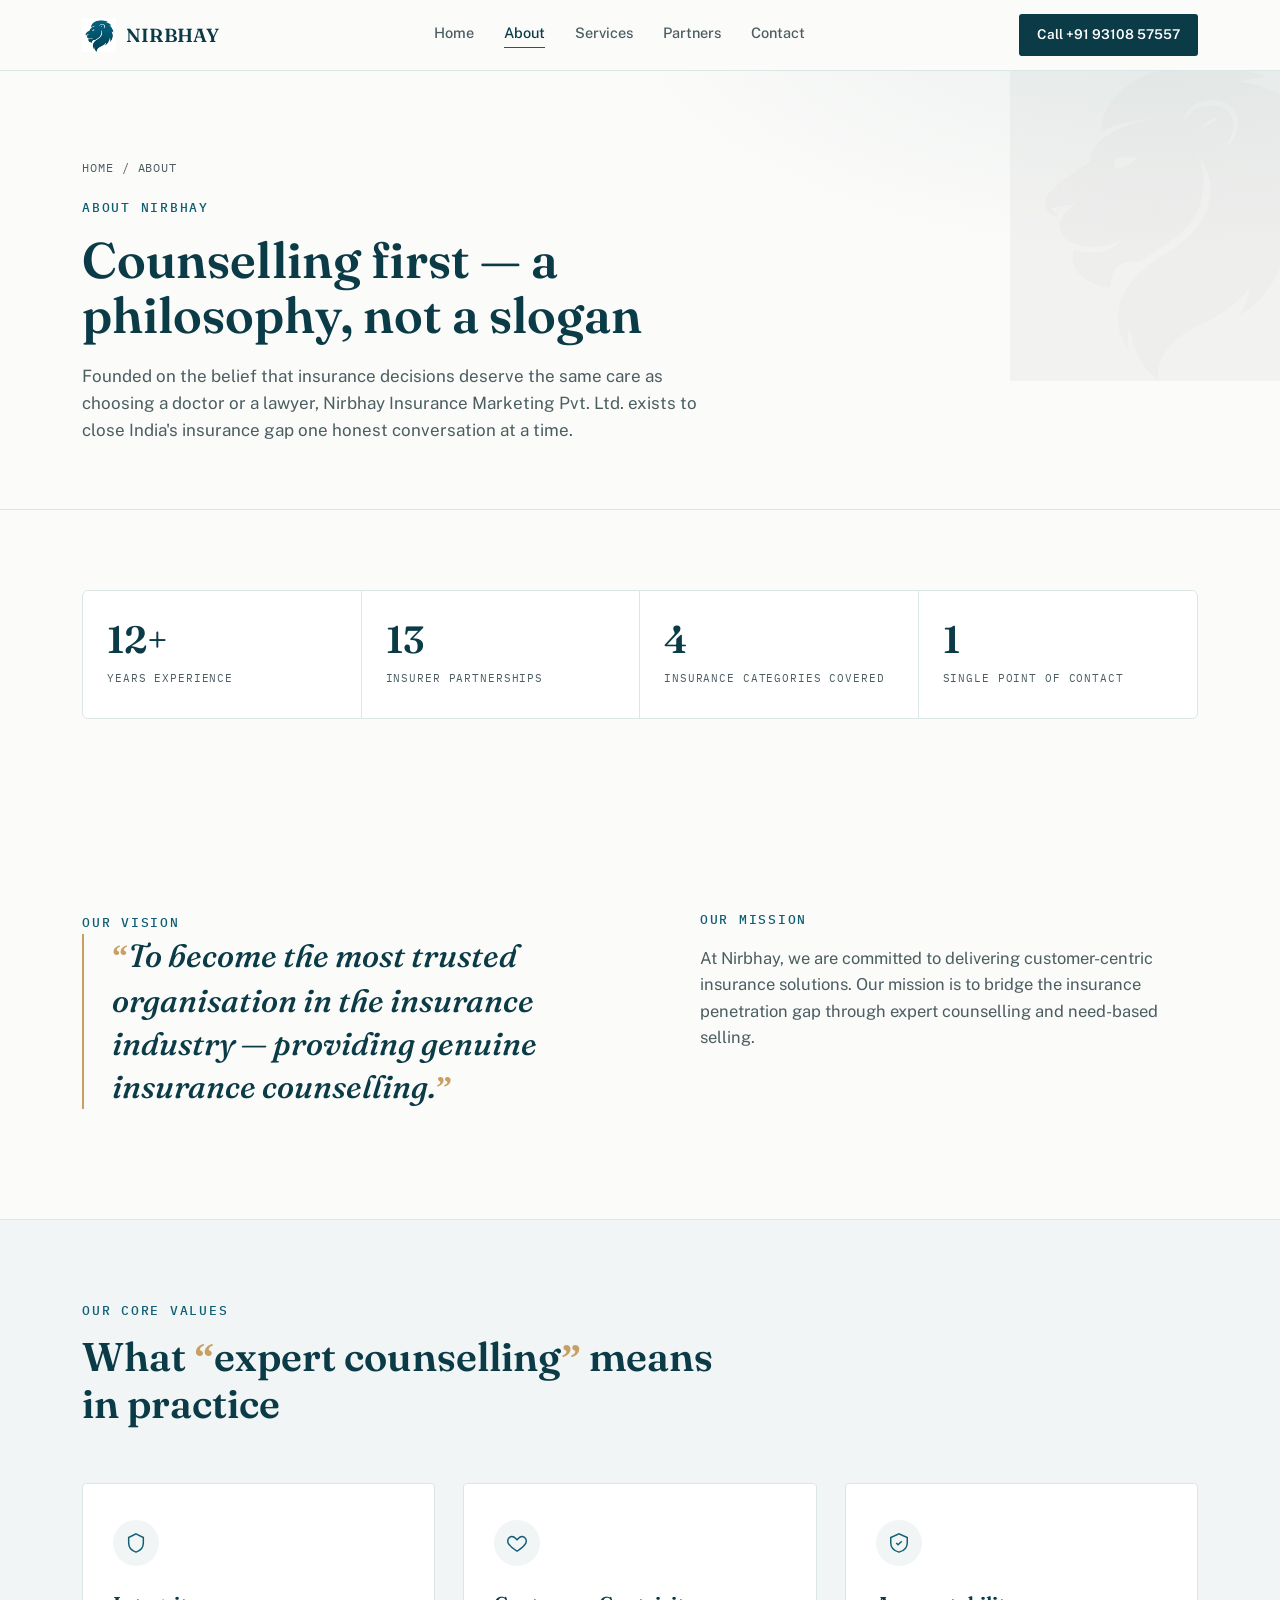
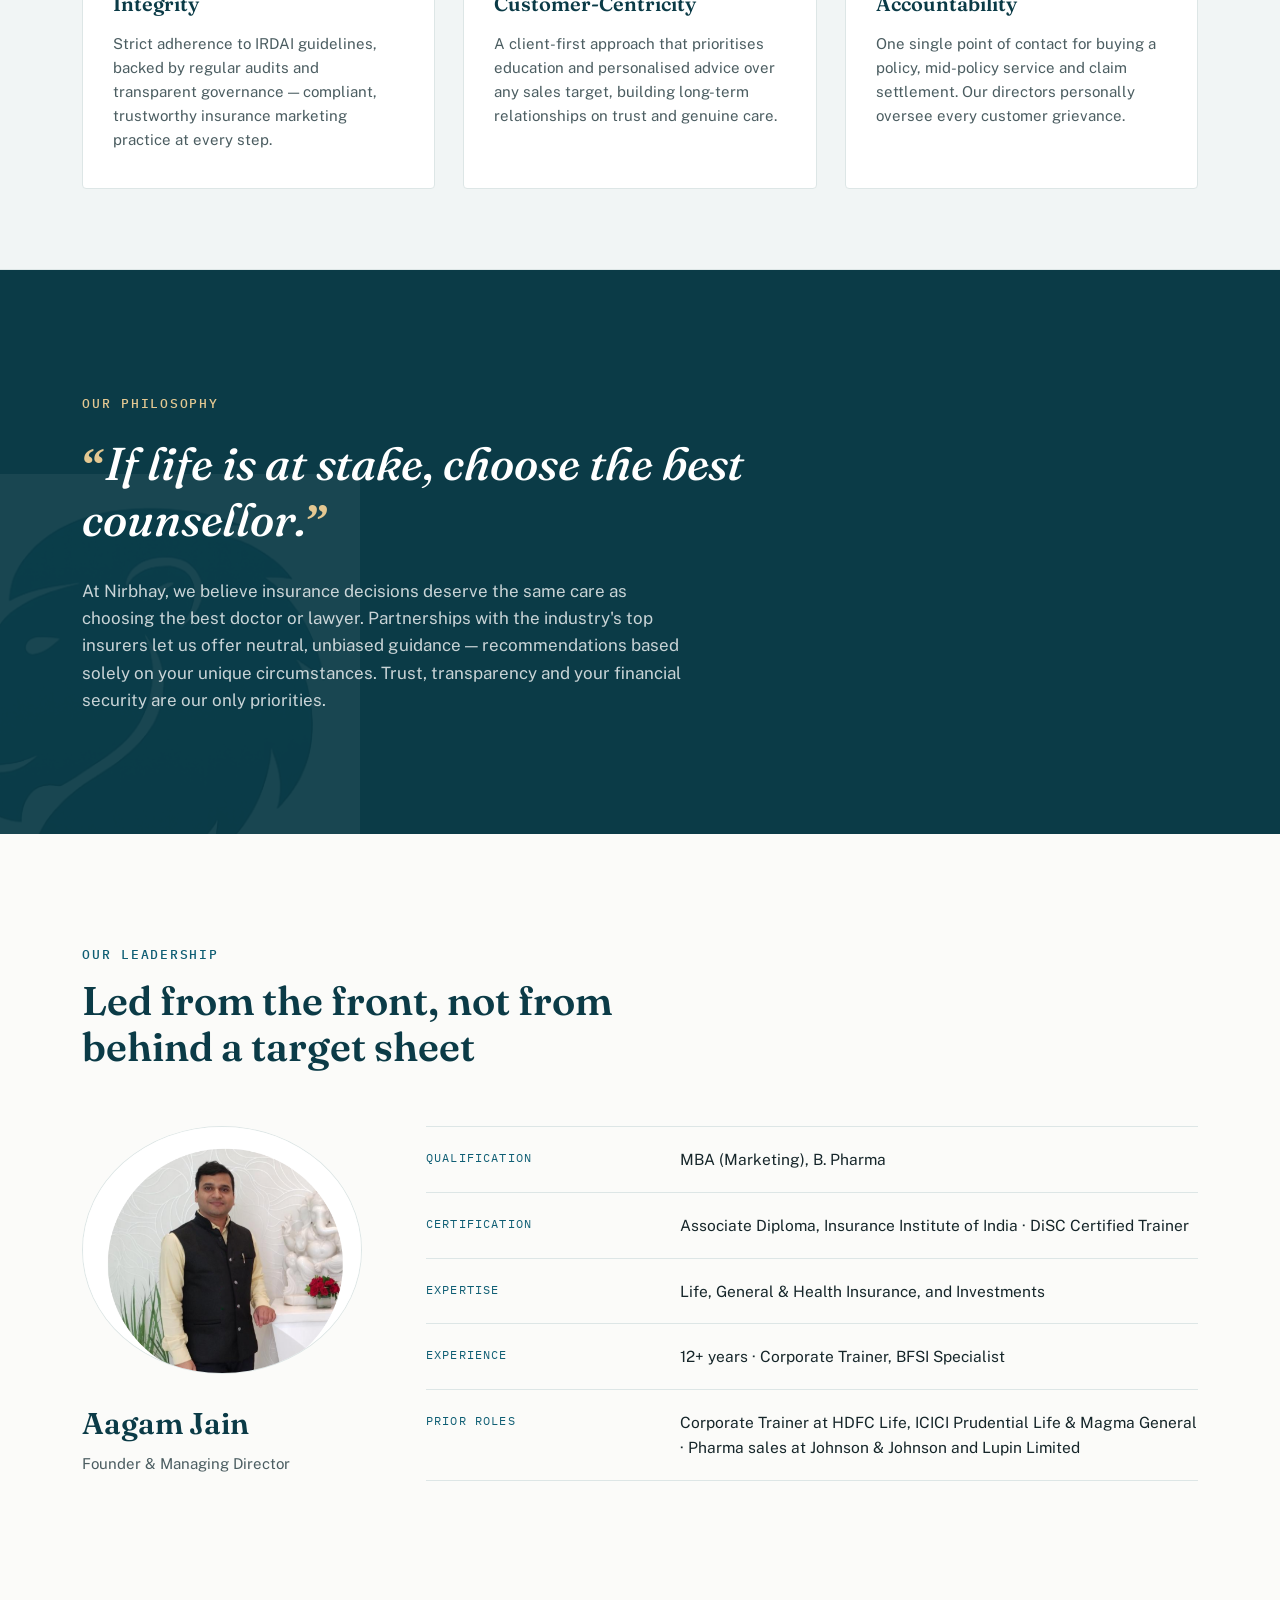
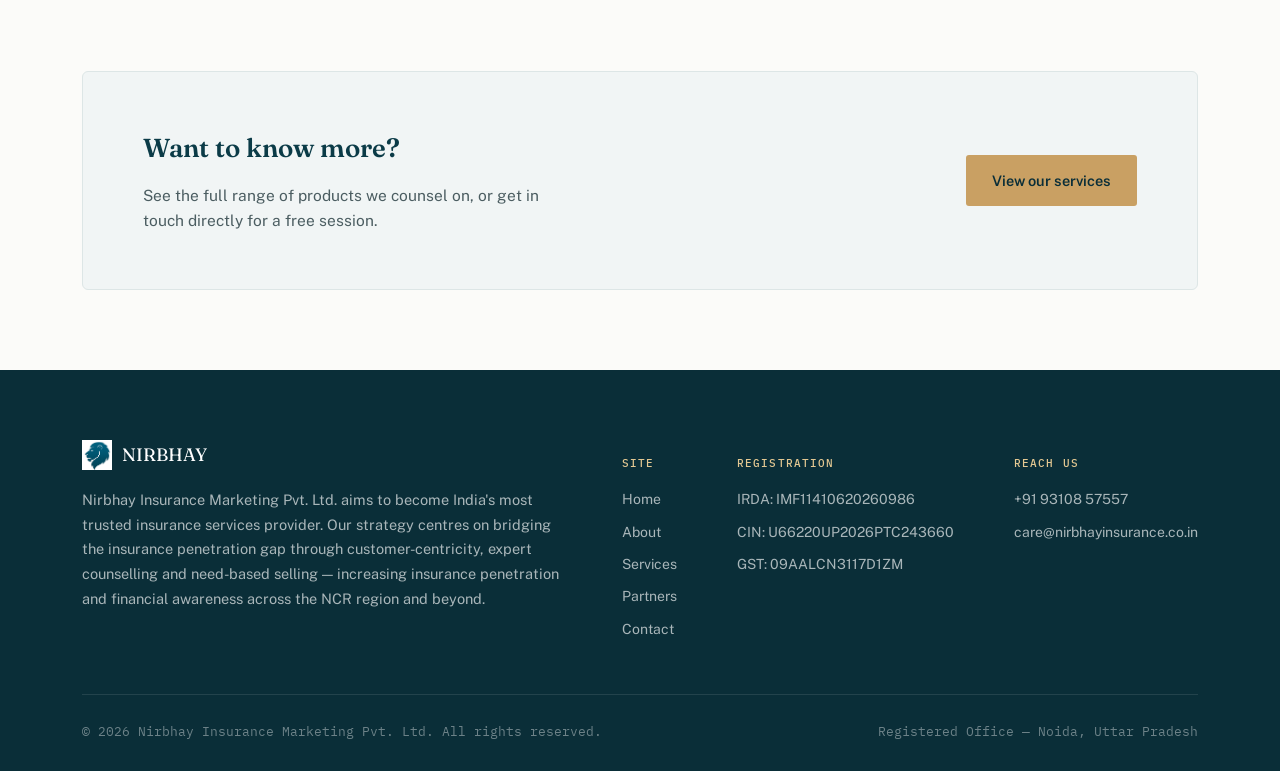
==== about.html @ 351c84b8 "Updated website content: removed NCR region text, changed "13" to "multiple" and "Top", updated coun" ====
<!DOCTYPE html>
<html lang="en">
<head>
<meta charset="UTF-8">
<meta name="viewport" content="width=device-width, initial-scale=1.0">
<title>About Us — Nirbhay Insurance Marketing Pvt. Ltd.</title>
<meta name="description" content="Vision, mission, values and leadership of Nirbhay Insurance Marketing — an IRDAI-registered, founder-led insurance advisory in Noida.">
<link rel="canonical" href="https://www.nirbhayinsurance.co.in/about.html">
<link rel="icon" type="image/png" href="[data-uri]">
<link rel="apple-touch-icon" href="[data-uri]">
<meta property="og:title" content="About Us — Nirbhay Insurance Marketing Pvt. Ltd.">
<meta property="og:description" content="Vision, mission, values and leadership of Nirbhay Insurance Marketing — an IRDAI-registered, founder-led insurance advisory in Noida.">
<meta property="og:type" content="website">
<meta property="og:image" content="[data-uri]">
<meta name="theme-color" content="#0B3B47">
<link rel="preconnect" href="https://fonts.googleapis.com">
<link rel="preconnect" href="https://fonts.gstatic.com" crossorigin>
<link href="https://fonts.googleapis.com/css2?family=Fraunces:ital,opsz,wght@0,9..144,400;0,9..144,500;0,9..144,600;1,9..144,500;1,9..144,600&family=Public+Sans:wght@400;500;600;700&family=IBM+Plex+Mono:wght@400;500&display=swap" rel="stylesheet">
<style>
/* ============================================================
   Nirbhay Insurance Marketing — Shared Stylesheet
   ============================================================ */
:root{
  --teal-ink:#0B3B47;
  --teal:#0F5E74;
  --teal-deep:#0A2E38;
  --gold:#C9A063;
  --gold-light:#E4C892;
  --paper:#FBFBF9;
  --paper-tint:#F1F5F5;
  --line:#DDE6E6;
  --ink:#16262A;
  --ink-soft:#4B5D61;
  --white:#FFFFFF;
  --shadow: 0 20px 50px -25px rgba(11,59,71,0.35);
}
*{box-sizing:border-box;}
html{scroll-behavior:smooth;}
body{
  margin:0;
  background:var(--paper);
  color:var(--ink);
  font-family:'Public Sans',system-ui,-apple-system,'Segoe UI',Roboto,'Helvetica Neue',Arial,sans-serif;
  font-size:16px;
  line-height:1.6;
  -webkit-font-smoothing:antialiased;
  font-variant-emoji:text;
  text-rendering:optimizeLegibility;
}
img{max-width:100%;display:block;}
a{color:inherit;}
.wrap{max-width:1180px;margin:0 auto;padding:0 clamp(20px,5vw,32px);}
h1,h2,h3{font-family:'Fraunces',Georgia,'Times New Roman',serif;font-weight:600;margin:0;color:var(--teal-ink);}
.eyebrow{
  font-family:'IBM Plex Mono','SFMono-Regular',Consolas,'Liberation Mono',Menlo,monospace;
  font-size:12.5px;
  letter-spacing:0.14em;
  text-transform:uppercase;
  color:var(--gold);
  font-weight:500;
}
.eyebrow.dark{color:var(--teal);}
.eyebrow.on-dark{color:var(--gold-light);}
p{margin:0;}
section{position:relative;}

/* Safe typographic quote marks (device-independent, avoids emoji/theme
   font substitution seen on some Android skins for straight quote glyphs) */
.quoted, .vm-quote, .philosophy blockquote, .engage-cta p{quotes:none;}
.quoted::before, .quoted::after,
.vm-quote::before, .vm-quote::after,
.philosophy blockquote::before, .philosophy blockquote::after,
.engage-cta p::before, .engage-cta p::after{
  font-family:Georgia,'Times New Roman',serif;font-style:normal;font-weight:700;color:var(--gold);
}
.quoted::before, .vm-quote::before, .philosophy blockquote::before, .engage-cta p::before{content:"\201C";}
.quoted::after, .vm-quote::after, .philosophy blockquote::after, .engage-cta p::after{content:"\201D";}
.philosophy blockquote::before, .philosophy blockquote::after{color:var(--gold-light);}

/* Motion */
@media (prefers-reduced-motion: no-preference){
  .reveal{opacity:0;transform:translateY(24px);transition:opacity .7s ease, transform .7s ease;}
  .reveal.in{opacity:1;transform:translateY(0);}
}
@media (prefers-reduced-motion: reduce){
  html{scroll-behavior:auto;}
}

/* ===== Nav ===== */
header.site-nav{
  position:sticky;top:0;z-index:100;
  background:rgba(251,251,249,0.92);
  backdrop-filter:blur(10px);
  border-bottom:1px solid var(--line);
}
.nav-inner{
  max-width:1180px;margin:0 auto;padding:14px clamp(20px,5vw,32px);
  display:flex;align-items:center;justify-content:space-between;gap:24px;
}
.brand{display:flex;align-items:center;gap:10px;text-decoration:none;flex:none;}
.brand img{height:34px;width:34px;}
.brand-word{font-family:'Fraunces',Georgia,'Times New Roman',serif;font-weight:600;font-size:19px;color:var(--teal-ink);letter-spacing:0.01em;}
nav.links{display:flex;gap:30px;list-style:none;margin:0;padding:0;}
nav.links a{
  text-decoration:none;font-size:14.5px;font-weight:500;color:var(--ink-soft);
  position:relative;padding-bottom:4px;
}
nav.links a::after{
  content:"";position:absolute;left:0;right:0;bottom:0;height:1.5px;background:var(--gold);
  transform:scaleX(0);transform-origin:right;transition:transform .3s ease;
}
nav.links a:hover{color:var(--teal-ink);}
nav.links a:hover::after{transform:scaleX(1);transform-origin:left;}
nav.links a.active{color:var(--teal-ink);}
nav.links a.active::after{transform:scaleX(1);background:var(--teal);}
.nav-cta{
  display:inline-flex;align-items:center;gap:8px;
  background:var(--teal-ink);color:var(--white);
  padding:10px 18px;border-radius:3px;
  font-size:13.5px;font-weight:600;text-decoration:none;
  white-space:nowrap;
  transition:background .25s ease;
}
.nav-cta:hover{background:var(--teal);}
.nav-toggle{display:none;background:none;border:none;cursor:pointer;padding:6px;}
.nav-toggle span{display:block;width:22px;height:2px;background:var(--teal-ink);margin:5px 0;}

/* ===== Hero (home) ===== */
.hero{
  position:relative;overflow:hidden;
  padding:96px 0 0;
  background:
    radial-gradient(ellipse 900px 500px at 88% -10%, rgba(15,94,116,0.08), transparent 60%);
}
.hero-lion{
  position:absolute;right:-90px;top:-40px;width:560px;opacity:0.05;
  filter:grayscale(1) brightness(0.4);
  pointer-events:none;
}
.hero-inner{max-width:760px;position:relative;z-index:2;}
.hero .eyebrow{margin-bottom:22px;display:inline-block;}
.hero h1{
  font-size:clamp(38px,6vw,64px);
  line-height:1.06;
  letter-spacing:-0.01em;
}
.hero h1 em{font-style:italic;color:var(--gold);font-weight:500;}
.hero p.lede{margin-top:26px;font-size:18.5px;color:var(--ink-soft);max-width:600px;}
.hero-ctas{margin-top:38px;display:flex;gap:16px;flex-wrap:wrap;}

.btn{
  display:inline-flex;align-items:center;gap:8px;
  padding:14px 26px;border-radius:3px;
  font-size:14.5px;font-weight:600;text-decoration:none;
  transition:transform .25s ease, box-shadow .25s ease, background .25s ease;
  border:none;cursor:pointer;
}
.btn-primary{background:var(--gold);color:var(--teal-deep);}
.btn-primary:hover{background:var(--gold-light);transform:translateY(-2px);box-shadow:var(--shadow);}
.btn-outline{border:1.5px solid var(--teal-ink);color:var(--teal-ink);background:none;}
.btn-outline:hover{background:var(--teal-ink);color:var(--white);}
.btn-ghost-onDark{border:1.5px solid rgba(255,255,255,0.4);color:var(--white);background:none;}
.btn-ghost-onDark:hover{background:rgba(255,255,255,0.12);}

.trust-row{
  margin-top:38px;padding-top:30px;border-top:1px solid var(--line);
  display:flex;flex-wrap:wrap;gap:22px 32px;
}
.trust-item{display:flex;align-items:center;gap:9px;font-size:13px;color:var(--ink-soft);font-weight:500;}
.trust-item svg{width:19px;height:19px;stroke:var(--teal);flex:none;}

/* ===== Page header (inner pages) ===== */
.page-header{
  padding:88px 0 64px;
  background:radial-gradient(ellipse 900px 450px at 90% -20%, rgba(15,94,116,0.08), transparent 60%);
  border-bottom:1px solid var(--line);
  position:relative;overflow:hidden;
}
.page-header .page-lion{
  position:absolute;right:-70px;top:-30px;width:340px;opacity:0.05;
  filter:grayscale(1) brightness(0.4);pointer-events:none;
}
.page-header .eyebrow{margin-bottom:16px;display:block;}
.page-header h1{font-size:clamp(32px,5vw,50px);line-height:1.1;max-width:720px;}
.page-header p.lede{margin-top:20px;font-size:17px;color:var(--ink-soft);max-width:620px;}
.breadcrumb{
  font-family:'IBM Plex Mono','SFMono-Regular',Consolas,'Liberation Mono',Menlo,monospace;
  font-size:11.5px;letter-spacing:0.08em;text-transform:uppercase;color:var(--ink-soft);
  margin-bottom:20px;display:flex;gap:8px;align-items:center;
}
.breadcrumb a{text-decoration:none;color:var(--ink-soft);}
.breadcrumb a:hover{color:var(--teal);}

/* ===== Ledger strip (signature element) ===== */
.ledger{
  background:var(--teal-deep);color:var(--white);
  border-top:1px solid rgba(255,255,255,0.08);
  border-bottom:1px solid rgba(255,255,255,0.08);
}
.ledger-inner{
  max-width:1180px;margin:0 auto;padding:0 clamp(20px,5vw,32px);
  display:grid;grid-template-columns:repeat(4,1fr);
}
.ledger-item{padding:26px 26px 26px 0;border-right:1px solid rgba(255,255,255,0.1);}
.ledger-item:last-child{border-right:none;}
.ledger-label{
  font-family:'IBM Plex Mono','SFMono-Regular',Consolas,'Liberation Mono',Menlo,monospace;
  font-size:10.5px;letter-spacing:0.12em;text-transform:uppercase;color:var(--gold-light);opacity:0.85;margin-bottom:8px;
}
.ledger-value{
  font-family:'IBM Plex Mono','SFMono-Regular',Consolas,'Liberation Mono',Menlo,monospace;
  font-size:14px;color:var(--white);letter-spacing:0.01em;word-break:break-word;
}

/* ===== Generic section spacing ===== */
.section{padding:110px 0;}
.section-tight{padding:80px 0;}
.section-alt{background:var(--paper-tint);border-top:1px solid var(--line);border-bottom:1px solid var(--line);}
.section-head{max-width:640px;margin-bottom:56px;}
.section-head .eyebrow{margin-bottom:14px;display:block;}
.section-head h2{font-size:clamp(28px,3.6vw,40px);line-height:1.15;}
.section-foot{margin-top:44px;}

/* ===== Vision / Mission ===== */
.vm-grid{display:grid;grid-template-columns:1.1fr 1fr;gap:70px;align-items:start;}
.vm-quote{
  font-family:'Fraunces',Georgia,'Times New Roman',serif;font-style:italic;font-weight:500;
  font-size:clamp(24px,2.6vw,32px);line-height:1.35;color:var(--teal-ink);
  border-left:2px solid var(--gold);padding-left:28px;
}
.vm-block .eyebrow{margin-bottom:16px;display:block;}
.vm-block p{color:var(--ink-soft);font-size:16.5px;}

/* ===== Values ===== */
.values-grid{display:grid;grid-template-columns:repeat(3,1fr);gap:28px;}
.value-card{
  background:var(--white);border:1px solid var(--line);border-radius:4px;
  padding:36px 30px;transition:transform .3s ease, box-shadow .3s ease, border-color .3s ease;
}
.value-card:hover{transform:translateY(-6px);box-shadow:var(--shadow);border-color:transparent;}
.value-icon{
  width:46px;height:46px;border-radius:50%;background:var(--paper-tint);
  display:flex;align-items:center;justify-content:center;margin-bottom:22px;
}
.value-icon svg{width:22px;height:22px;stroke:var(--teal);}
.value-card h3{font-size:20px;margin-bottom:12px;}
.value-card p{color:var(--ink-soft);font-size:15px;}

/* ===== Philosophy band ===== */
.philosophy{background:var(--teal-ink);color:var(--white);padding:120px 0;position:relative;overflow:hidden;}
.philosophy-lion{position:absolute;left:-120px;bottom:-120px;width:480px;opacity:0.06;pointer-events:none;}
.philosophy-inner{max-width:760px;position:relative;z-index:2;}
.philosophy blockquote{
  font-family:'Fraunces',Georgia,'Times New Roman',serif;font-style:italic;font-weight:500;
  font-size:clamp(30px,4.2vw,46px);line-height:1.2;margin:20px 0 30px;color:var(--white);
}
.philosophy p{font-size:17px;color:rgba(255,255,255,0.78);max-width:600px;}

/* ===== Leadership ===== */
.leader-grid{display:grid;grid-template-columns:280px 1fr;gap:64px;align-items:start;}
.leader-photo{width:100%;border-radius:50%;border:1px solid var(--line);}
.leader-name{font-size:30px;margin-top:26px;}
.leader-title{color:var(--ink-soft);font-size:15px;margin-top:4px;}
.leader-rows{border-top:1px solid var(--line);}
.leader-row{display:grid;grid-template-columns:230px 1fr;gap:24px;padding:20px 0;border-bottom:1px solid var(--line);}
.leader-row .label{
  font-family:'IBM Plex Mono','SFMono-Regular',Consolas,'Liberation Mono',Menlo,monospace;
  font-size:11.5px;letter-spacing:0.1em;text-transform:uppercase;color:var(--teal);padding-top:2px;
}
.leader-row .value{color:var(--ink);font-size:15.5px;}

/* ===== Products ===== */
.products-groups{display:grid;grid-template-columns:1fr 1fr;gap:40px;}
.product-group h3{
  font-family:'IBM Plex Mono','SFMono-Regular',Consolas,'Liberation Mono',Menlo,monospace;
  font-size:12px;letter-spacing:0.1em;text-transform:uppercase;color:var(--teal);font-weight:500;margin-bottom:20px;
  padding-bottom:14px;border-bottom:1px solid var(--line);
}
.product-list{list-style:none;margin:0;padding:0;}
.product-list li{display:flex;align-items:center;gap:14px;padding:15px 0;border-bottom:1px solid var(--line);font-size:16px;color:var(--ink);}
.product-list li:last-child{border-bottom:none;}
.product-list li::before{content:"";width:6px;height:6px;border-radius:50%;background:var(--gold);flex:none;}

/* ===== Product category cards (services page) ===== */
.category-grid{display:grid;grid-template-columns:repeat(2,1fr);gap:24px;}
.category-card{
  background:var(--white);border:1px solid var(--line);border-radius:6px;
  padding:34px 32px;transition:transform .3s ease, box-shadow .3s ease, border-color .3s ease;
}
.category-card:hover{transform:translateY(-6px);box-shadow:var(--shadow);border-color:transparent;}
.category-card .cat-head{display:flex;align-items:center;gap:14px;margin-bottom:22px;}
.category-card .cat-icon{
  width:48px;height:48px;border-radius:50%;background:var(--paper-tint);flex:none;
  display:flex;align-items:center;justify-content:center;
}
.category-card .cat-icon svg{width:23px;height:23px;stroke:var(--teal);}
.category-card h3{font-size:19px;color:var(--teal-ink);font-family:'Fraunces',Georgia,'Times New Roman',serif;}
.category-card .cat-tag{
  font-family:'IBM Plex Mono','SFMono-Regular',Consolas,'Liberation Mono',Menlo,monospace;
  font-size:10.5px;letter-spacing:0.1em;text-transform:uppercase;color:var(--gold);display:block;margin-bottom:3px;
}
.category-card ul{list-style:none;margin:0;padding:0;}
.category-card li{
  padding:10px 0;border-bottom:1px solid var(--line);font-size:15px;color:var(--ink-soft);
  display:flex;align-items:baseline;gap:10px;
}
.category-card li:last-child{border-bottom:none;}
.category-card li::before{content:"";width:5px;height:5px;border-radius:50%;background:var(--gold);flex:none;transform:translateY(-2px);}

/* ===== Stats strip ===== */
.stats-strip{
  display:grid;grid-template-columns:repeat(4,1fr);
  border:1px solid var(--line);border-radius:6px;overflow:hidden;background:var(--white);
}
.stat-item{padding:30px 24px;border-right:1px solid var(--line);text-align:left;}
.stat-item:last-child{border-right:none;}
.stat-num{
  font-family:'Fraunces',Georgia,'Times New Roman',serif;font-weight:600;
  font-size:clamp(28px,3vw,38px);color:var(--teal-ink);line-height:1;
}
.stat-label{
  font-family:'IBM Plex Mono','SFMono-Regular',Consolas,'Liberation Mono',Menlo,monospace;
  font-size:11px;letter-spacing:0.08em;text-transform:uppercase;color:var(--ink-soft);margin-top:10px;display:block;
}

/* ===== Invite / engage ===== */
.engage-grid{display:grid;grid-template-columns:repeat(3,1fr);gap:28px;}
.engage-card{padding:34px 28px;border-radius:4px;background:var(--paper-tint);transition:transform .3s ease, box-shadow .3s ease;}
.engage-card:hover{transform:translateY(-6px);box-shadow:var(--shadow);}
.engage-num{font-family:'IBM Plex Mono','SFMono-Regular',Consolas,'Liberation Mono',Menlo,monospace;font-size:12px;color:var(--gold);letter-spacing:0.1em;margin-bottom:16px;display:block;}
.engage-card h3{font-size:19px;margin-bottom:12px;}
.engage-card p{color:var(--ink-soft);font-size:15px;}
.engage-cta{margin-top:48px;display:flex;align-items:center;justify-content:space-between;flex-wrap:wrap;gap:20px;padding:30px 34px;background:var(--teal-ink);border-radius:4px;}
.engage-cta p{color:var(--white);font-family:'Fraunces',Georgia,'Times New Roman',serif;font-size:20px;font-style:italic;}

/* ===== Partners ===== */
.partners-panel{background:var(--teal-deep);border-radius:6px;padding:8px;overflow:hidden;}
.partners-panel img{border-radius:3px;width:100%;}
.partner-reasons{display:grid;grid-template-columns:repeat(3,1fr);gap:28px;margin-top:56px;}
.partner-reason h3{font-size:18px;margin-bottom:10px;}
.partner-reason p{color:var(--ink-soft);font-size:15px;}
.partner-reason .num{
  font-family:'IBM Plex Mono','SFMono-Regular',Consolas,'Liberation Mono',Menlo,monospace;
  color:var(--gold);font-size:12px;letter-spacing:0.1em;margin-bottom:14px;display:block;
}

/* ===== Claim assistance ===== */
.claim{background:var(--paper-tint);border:1px solid var(--line);border-radius:6px;padding:56px 60px;display:flex;justify-content:space-between;gap:40px;align-items:center;flex-wrap:wrap;}
.claim h2{font-size:26px;max-width:380px;}
.claim p{color:var(--ink-soft);max-width:400px;font-size:15.5px;margin-top:14px;}
.claim .btn-primary{flex:none;}

/* ===== Contact ===== */
.contact-grid{display:grid;grid-template-columns:1fr 1fr;gap:70px;}
.contact-block{margin-bottom:32px;}
.contact-block .eyebrow{display:block;margin-bottom:8px;}
.contact-block a, .contact-block span{font-size:17px;color:var(--teal-ink);text-decoration:none;font-weight:500;}
.contact-block a:hover{color:var(--gold);}
.social-row{display:flex;gap:14px;margin-top:6px;flex-wrap:wrap;}
.social-row a{border:1px solid var(--line);padding:8px 16px;border-radius:3px;font-size:13.5px;text-decoration:none;color:var(--ink-soft);transition:all .25s ease;}
.social-row a:hover{border-color:var(--teal);color:var(--teal-ink);}
.map-link{
  display:inline-flex;align-items:center;gap:8px;margin-top:10px;
  font-size:13.5px;color:var(--teal);text-decoration:none;font-weight:600;
}
.map-link:hover{color:var(--gold);}

.form-field{margin-bottom:18px;}
.form-field label{
  display:block;font-family:'IBM Plex Mono','SFMono-Regular',Consolas,'Liberation Mono',Menlo,monospace;
  font-size:11px;letter-spacing:0.1em;text-transform:uppercase;color:var(--ink-soft);margin-bottom:8px;
}
.form-field input, .form-field textarea, .form-field select{
  width:100%;border:1px solid var(--line);background:var(--white);
  border-radius:3px;padding:13px 14px;
  font-family:'Public Sans',system-ui,-apple-system,'Segoe UI',Roboto,'Helvetica Neue',Arial,sans-serif;
  font-size:15px;color:var(--ink);transition:border-color .25s ease;
}
.form-field input:focus, .form-field textarea:focus, .form-field select:focus{outline:none;border-color:var(--teal);}
.form-field textarea{resize:vertical;min-height:100px;}
.form-note{font-size:13px;color:var(--ink-soft);margin-top:10px;}

/* ===== Footer ===== */
footer{background:var(--teal-deep);color:rgba(255,255,255,0.75);padding:70px 0 30px;}
.footer-top{display:flex;justify-content:space-between;gap:50px;flex-wrap:wrap;padding-bottom:44px;border-bottom:1px solid rgba(255,255,255,0.1);}
.footer-statement{max-width:480px;}
.footer-brand{display:flex;align-items:center;gap:10px;margin-bottom:18px;text-decoration:none;}
.footer-brand img{height:30px;width:30px;}
.footer-brand span{font-family:'Fraunces',Georgia,'Times New Roman',serif;font-size:18px;color:var(--white);}
.footer-statement p{font-size:14.5px;line-height:1.7;color:rgba(255,255,255,0.65);}
.footer-links{display:flex;gap:60px;flex-wrap:wrap;}
.footer-col h4{
  font-family:'IBM Plex Mono','SFMono-Regular',Consolas,'Liberation Mono',Menlo,monospace;
  font-size:11px;letter-spacing:0.1em;text-transform:uppercase;color:var(--gold-light);margin-bottom:16px;font-weight:500;
}
.footer-col a, .footer-col span{display:block;font-size:14px;color:rgba(255,255,255,0.65);text-decoration:none;margin-bottom:10px;}
.footer-col a:hover{color:var(--white);}
.footer-bottom{
  display:flex;justify-content:space-between;gap:20px;flex-wrap:wrap;padding-top:26px;font-size:12.5px;color:rgba(255,255,255,0.4);
  font-family:'IBM Plex Mono','SFMono-Regular',Consolas,'Liberation Mono',Menlo,monospace;
}

/* ===== 404 ===== */
.error-page{padding:140px 0;text-align:center;}
.error-page .eyebrow{display:block;margin-bottom:18px;}
.error-page h1{font-size:clamp(48px,10vw,110px);}
.error-page p{margin-top:20px;color:var(--ink-soft);font-size:17px;}
.error-page .btn{margin-top:34px;}

/* ===== Responsive ===== */
@media (max-width:920px){
  .vm-grid, .leader-grid, .contact-grid{grid-template-columns:1fr;}
  .products-groups{grid-template-columns:1fr;gap:10px;}
  .values-grid, .engage-grid{grid-template-columns:1fr 1fr;}
  .category-grid{grid-template-columns:1fr;}
  .partner-reasons{grid-template-columns:1fr 1fr;}
  .ledger-inner{grid-template-columns:1fr 1fr;}
  .stats-strip{grid-template-columns:1fr 1fr;}
  .stat-item{border-bottom:1px solid var(--line);}
  .trust-row{gap:16px 24px;}
  nav.links{display:none;}
  .nav-toggle{display:block;}
  .leader-photo{max-width:220px;}
  .claim{padding:40px 28px;}
}
@media (max-width:600px){
  .wrap{padding:0 20px;}
  .nav-inner{padding:14px 20px;}
  .section{padding:70px 0;}
  .section-tight{padding:56px 0;}
  .hero{padding:60px 0 0;}
  .hero-lion{display:none;}
  .page-header{padding:64px 0 44px;}
  .page-header .page-lion{display:none;}
  .ledger-inner{grid-template-columns:1fr;padding:0 20px;}
  .ledger-item{border-bottom:1px solid rgba(255,255,255,0.1);padding:18px 0;}
  .footer-links{gap:32px;}
  .values-grid, .engage-grid{grid-template-columns:1fr;}
  .partner-reasons{grid-template-columns:1fr;}
  .stats-strip{grid-template-columns:1fr;}
}
@media (max-width:560px){
  .nav-cta{display:none;}
  .nav-inner{padding:12px 18px;}
  .brand-word{font-size:17px;}
  .brand img{height:28px;width:28px;}
}
@media (max-width:360px){
  .brand-word{font-size:15px;}
}

/* Mobile nav drawer */
.mobile-drawer{
  position:fixed;inset:0;background:var(--paper);z-index:200;
  display:flex;flex-direction:column;padding:24px 28px;
  transform:translateX(100%);transition:transform .35s ease;
}
.mobile-drawer.open{transform:translateX(0);}
.mobile-drawer .drawer-top{display:flex;justify-content:space-between;align-items:center;margin-bottom:40px;}
.mobile-drawer a{
  font-family:'Fraunces',Georgia,'Times New Roman',serif;font-size:26px;padding:14px 0;text-decoration:none;color:var(--teal-ink);
  border-bottom:1px solid var(--line);
}
.mobile-drawer a.active{color:var(--gold);}
.mobile-drawer .close-btn{background:none;border:none;font-size:28px;cursor:pointer;color:var(--teal-ink);}
.mobile-drawer .drawer-call{
  margin-top:auto;background:var(--teal-ink);color:var(--white);
  text-align:center;padding:16px;border-radius:3px;border-bottom:none;
  font-family:'Public Sans',system-ui,-apple-system,'Segoe UI',Roboto,'Helvetica Neue',Arial,sans-serif;
  font-size:15px;font-weight:600;
}

</style>
</head>
<body>

<header class="site-nav">
  <div class="nav-inner">
    <a href="index.html" class="brand">
      <img src="[data-uri]" alt="Nirbhay lion mark" width="34" height="34">
      <span class="brand-word">NIRBHAY</span>
    </a>
    <nav class="links">
      <a href="index.html">Home</a>
      <a href="about.html" class="active">About</a>
      <a href="services.html">Services</a>
      <a href="partners.html">Partners</a>
      <a href="contact.html">Contact</a>
    </nav>
    <a href="tel:+919310857557" class="nav-cta">Call +91 93108 57557</a>
    <button class="nav-toggle" id="navToggle" aria-label="Open menu"><span></span><span></span><span></span></button>
  </div>
</header>

<div class="mobile-drawer" id="mobileDrawer">
  <div class="drawer-top">
    <img src="[data-uri]" alt="" style="height:30px;width:30px;">
    <button class="close-btn" id="drawerClose" aria-label="Close menu">&times;</button>
  </div>
  <a href="index.html">Home</a>
  <a href="about.html" class="active">About</a>
  <a href="services.html">Services</a>
  <a href="partners.html">Partners</a>
  <a href="contact.html">Contact</a>
  <a href="tel:+919310857557" class="drawer-call">Call +91 93108 57557</a>
</div>

<main>

  <section class="page-header">
    <img class="page-lion" src="[data-uri]" alt="">
    <div class="wrap">
      <div class="breadcrumb"><a href="index.html">Home</a> / About</div>
      <span class="eyebrow dark">About Nirbhay</span>
      <h1>Counselling first &mdash; a philosophy, not a slogan</h1>
      <p class="lede">Founded on the belief that insurance decisions deserve the same care as choosing a doctor or a lawyer, Nirbhay Insurance Marketing Pvt. Ltd. exists to close India's insurance gap one honest conversation at a time.</p>
    </div>
  </section>

  <section class="section-tight">
    <div class="wrap">
      <div class="stats-strip reveal">
        <div class="stat-item">
          <span class="stat-num">12+</span>
          <span class="stat-label">Years Experience</span>
        </div>
        <div class="stat-item">
          <span class="stat-num">13</span>
          <span class="stat-label">Insurer Partnerships</span>
        </div>
        <div class="stat-item">
          <span class="stat-num">4</span>
          <span class="stat-label">Insurance Categories Covered</span>
        </div>
        <div class="stat-item">
          <span class="stat-num">1</span>
          <span class="stat-label">Single Point of Contact</span>
        </div>
      </div>
    </div>
  </section>

  <section class="section">
    <div class="wrap">
      <div class="vm-grid">
        <div class="reveal">
          <span class="eyebrow dark">Our Vision</span>
          <p class="vm-quote">To become the most trusted organisation in the insurance industry &mdash; providing genuine insurance counselling.</p>
        </div>
        <div class="vm-block reveal">
          <span class="eyebrow dark">Our Mission</span>
          <p>At Nirbhay, we are committed to delivering customer-centric insurance solutions. Our mission is to bridge the insurance penetration gap through expert counselling and need-based selling.</p>
        </div>
      </div>
    </div>
  </section>

  <section class="section section-tight section-alt">
    <div class="wrap">
      <div class="section-head reveal">
        <span class="eyebrow dark">Our Core Values</span>
        <h2>What <span class="quoted">expert counselling</span> means in practice</h2>
      </div>
      <div class="values-grid">
        <div class="value-card reveal">
          <div class="value-icon"><svg viewBox="0 0 24 24" fill="none" stroke-width="1.6"><path d="M12 2l8 4v6c0 5-3.5 8.5-8 10-4.5-1.5-8-5-8-10V6l8-4z"/></svg></div>
          <h3>Integrity</h3>
          <p>Strict adherence to IRDAI guidelines, backed by regular audits and transparent governance &mdash; compliant, trustworthy insurance marketing practice at every step.</p>
        </div>
        <div class="value-card reveal">
          <div class="value-icon"><svg viewBox="0 0 24 24" fill="none" stroke-width="1.6"><path d="M12 21s-7-4.35-9.5-8.5C1 9 2.5 5.5 6 5c2-.3 3.5.8 6 3.5C14.5 5.8 16 4.7 18 5c3.5.5 5 4 3.5 7.5C19 16.65 12 21 12 21z"/></svg></div>
          <h3>Customer-Centricity</h3>
          <p>A client-first approach that prioritises education and personalised advice over any sales target, building long-term relationships on trust and genuine care.</p>
        </div>
        <div class="value-card reveal">
          <div class="value-icon"><svg viewBox="0 0 24 24" fill="none" stroke-width="1.6"><path d="M9 12l2 2 4-4M21 12c0 5-3.5 8.5-9 10-5.5-1.5-9-5-9-10V6l9-4 9 4v6z"/></svg></div>
          <h3>Accountability</h3>
          <p>One single point of contact for buying a policy, mid-policy service and claim settlement. Our directors personally oversee every customer grievance.</p>
        </div>
      </div>
    </div>
  </section>

  <section class="philosophy">
    <img class="philosophy-lion" src="[data-uri]" alt="">
    <div class="wrap">
      <div class="philosophy-inner reveal">
        <span class="eyebrow on-dark">Our Philosophy</span>
        <blockquote>If life is at stake, choose the best counsellor.</blockquote>
        <p>At Nirbhay, we believe insurance decisions deserve the same care as choosing the best doctor or lawyer. Partnerships with the industry's top insurers let us offer neutral, unbiased guidance &mdash; recommendations based solely on your unique circumstances. Trust, transparency and your financial security are our only priorities.</p>
      </div>
    </div>
  </section>

  <section class="section">
    <div class="wrap">
      <div class="section-head reveal">
        <span class="eyebrow dark">Our Leadership</span>
        <h2>Led from the front, not from behind a target sheet</h2>
      </div>
      <div class="leader-grid">
        <div class="reveal">
          <img class="leader-photo" src="[data-uri]" alt="Aagam Jain, Founder and Managing Director of Nirbhay Insurance Marketing" loading="lazy">
          <h3 class="leader-name">Aagam Jain</h3>
          <p class="leader-title">Founder &amp; Managing Director</p>
        </div>
        <div class="leader-rows reveal">
          <div class="leader-row">
            <div class="label">Qualification</div>
            <div class="value">MBA (Marketing), B. Pharma</div>
          </div>
          <div class="leader-row">
            <div class="label">Certification</div>
            <div class="value">Associate Diploma, Insurance Institute of India &middot; DiSC Certified Trainer</div>
          </div>
          <div class="leader-row">
            <div class="label">Expertise</div>
            <div class="value">Life, General &amp; Health Insurance, and Investments</div>
          </div>
          <div class="leader-row">
            <div class="label">Experience</div>
            <div class="value">12+ years &middot; Corporate Trainer, BFSI Specialist</div>
          </div>
          <div class="leader-row">
            <div class="label">Prior Roles</div>
            <div class="value">Corporate Trainer at HDFC Life, ICICI Prudential Life &amp; Magma General &middot; Pharma sales at Johnson &amp; Johnson and Lupin Limited</div>
          </div>
        </div>
      </div>
    </div>
  </section>

  <section class="section-tight">
    <div class="wrap">
      <div class="claim reveal">
        <div>
          <h2>Want to know more?</h2>
          <p>See the full range of products we counsel on, or get in touch directly for a free session.</p>
        </div>
        <a href="services.html" class="btn btn-primary">View our services</a>
      </div>
    </div>
  </section>

</main>

<footer>
  <div class="wrap">
    <div class="footer-top">
      <div class="footer-statement">
        <a href="index.html" class="footer-brand">
          <img src="[data-uri]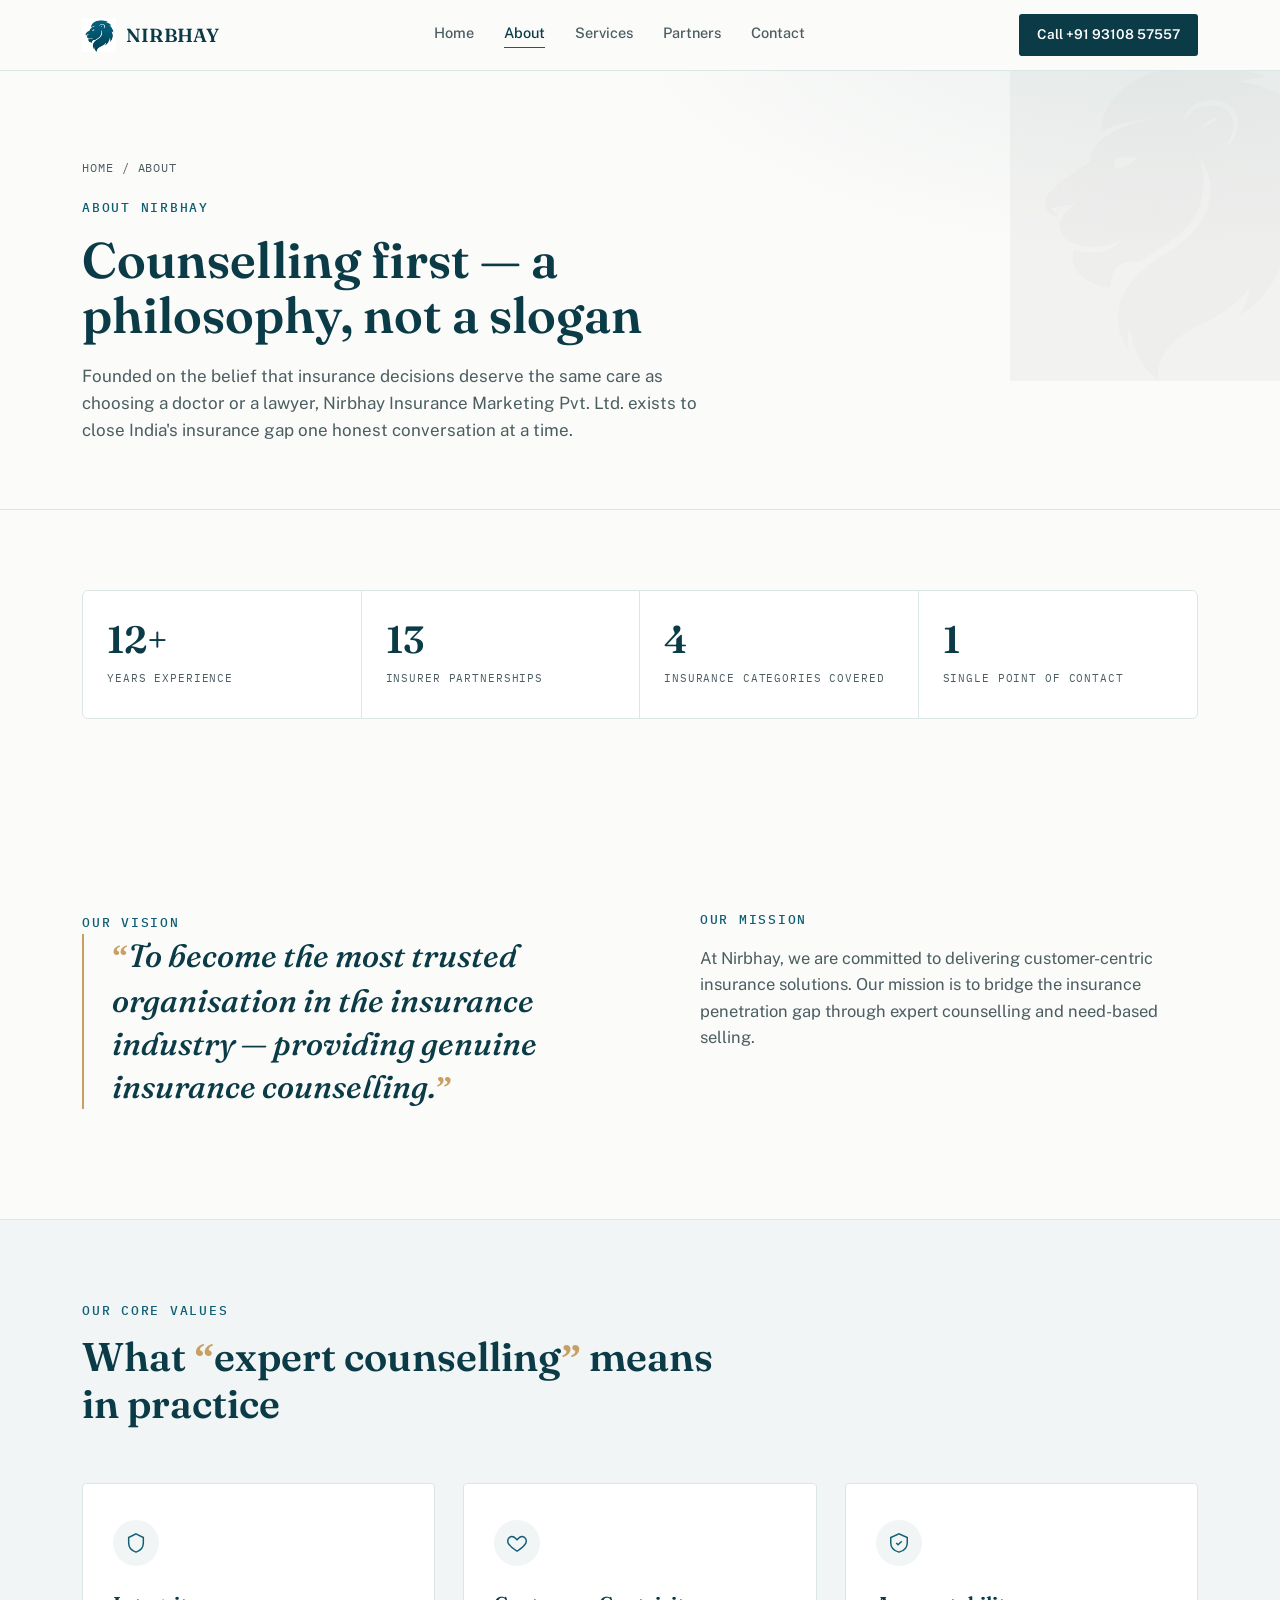
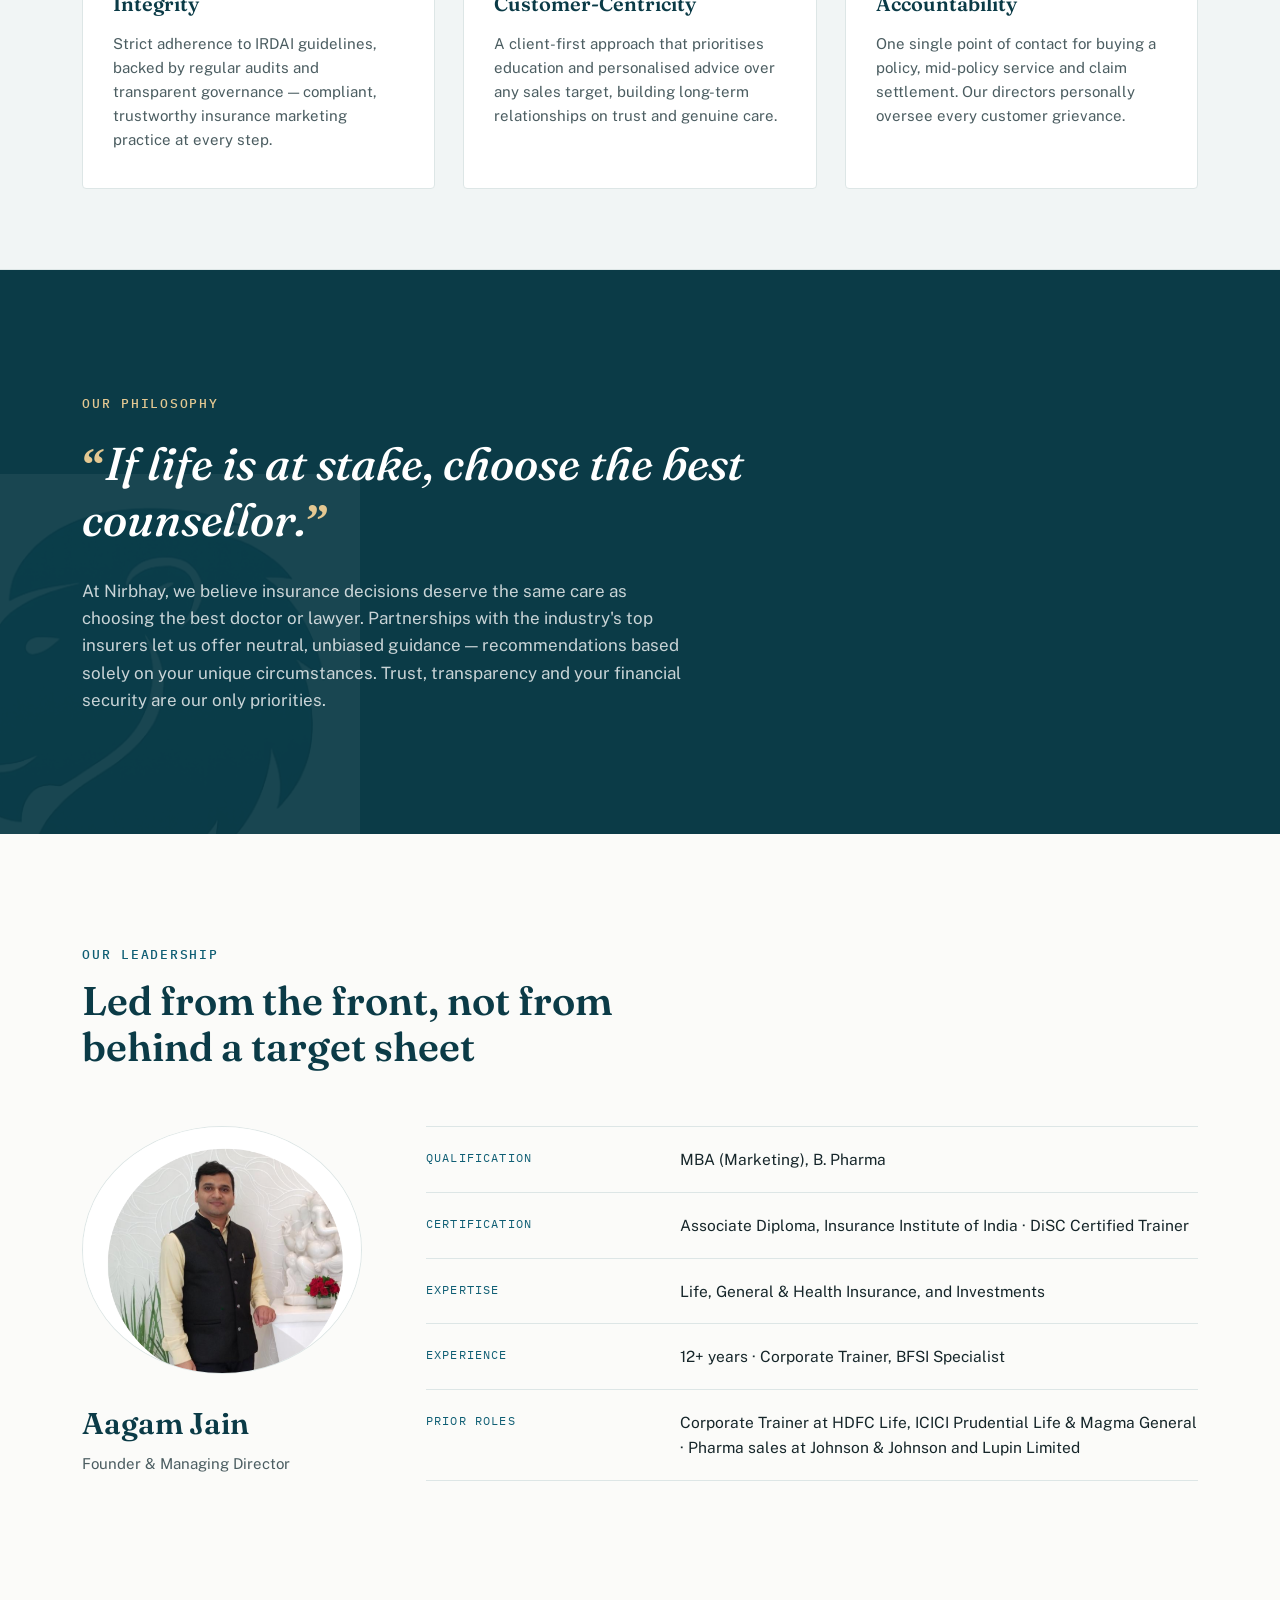
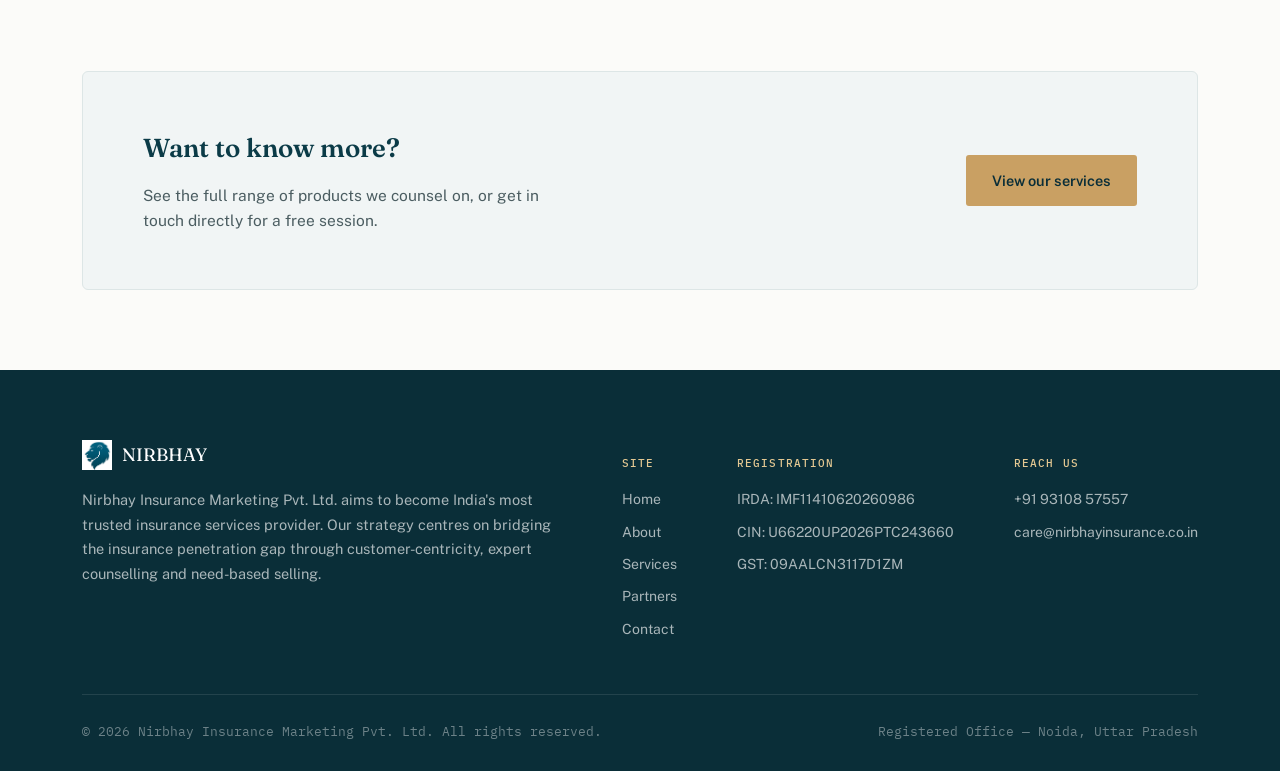
